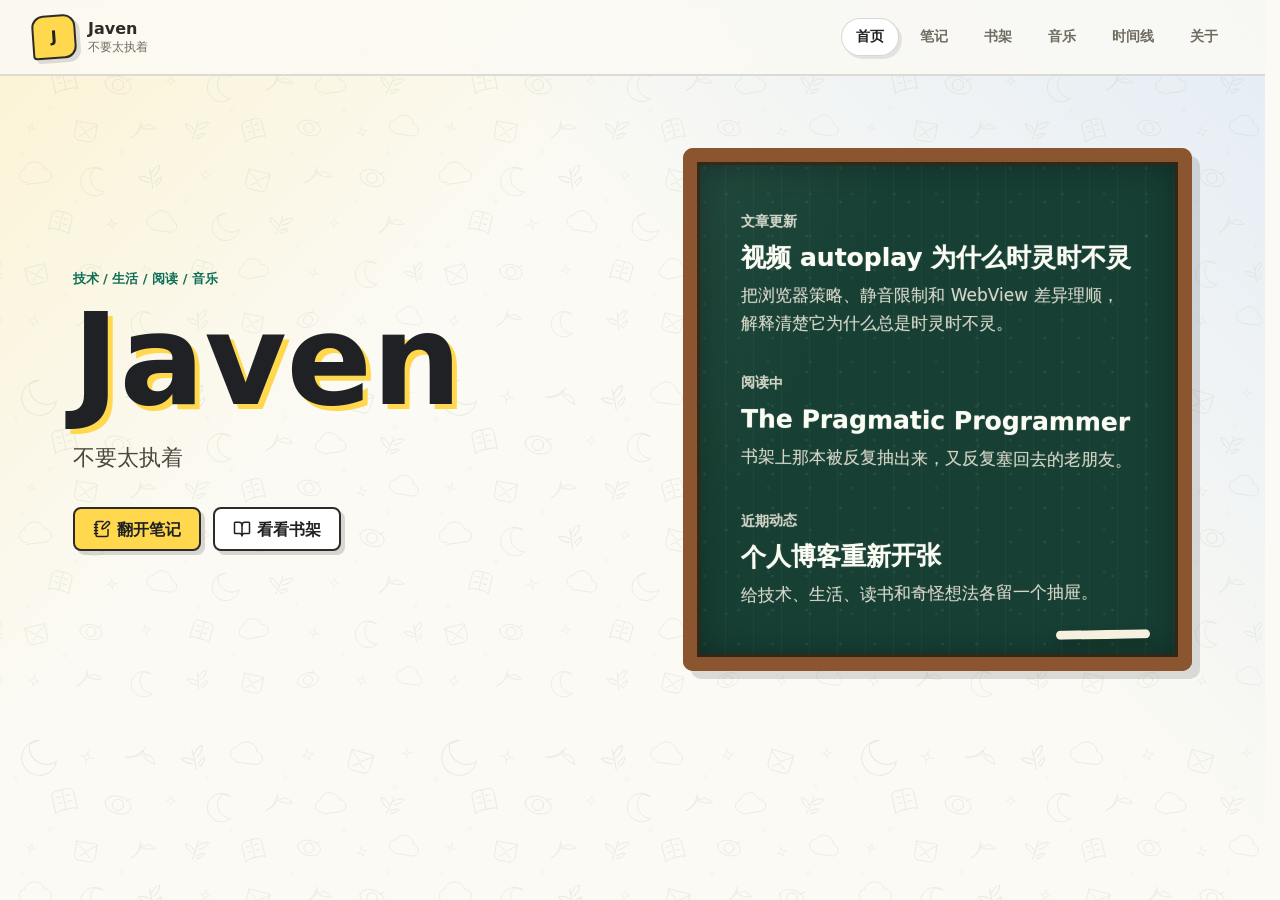
==== index.html @ da54e10f "Deploy static site" ====
<!DOCTYPE html>
<html lang="en-US" dir="ltr">
  <head>
    <meta charset="utf-8">
    <meta name="viewport" content="width=device-width,initial-scale=1">
    <title>Javen</title>
    <meta name="description" content="不要太执着">
    <meta name="generator" content="VitePress v2.0.0-alpha.17">
    <link rel="preload stylesheet" href="/assets/style.BvHbf3Sl.css" as="style">
    <link rel="preload stylesheet" href="/vp-icons.css" as="style">
    
    <script type="module" src="/assets/app.BqIe3Noa.js"></script>
    <link rel="modulepreload" href="/assets/chunks/theme.B3FBnuFM.js">
    <link rel="modulepreload" href="/assets/chunks/framework.KpO8PD4X.js">
    <link rel="modulepreload" href="/assets/index.md.D74dmiqE.lean.js">
    <script id="check-dark-mode">(()=>{const e=localStorage.getItem("vitepress-theme-appearance")||"auto",a=window.matchMedia("(prefers-color-scheme: dark)").matches;(!e||e==="auto"?a:e==="dark")&&document.documentElement.classList.add("dark")})();</script>
    <script id="check-mac-os">document.documentElement.classList.toggle("mac",/Mac|iPhone|iPod|iPad/i.test(navigator.platform));</script>
  </head>
  <body>
    <div id="app"><div class="site-shell" data-v-dde8aba9><header class="site-header" data-v-dde8aba9 data-v-ae03999f><a class="brand" href="/" data-v-ae03999f><span class="brand-mark" aria-hidden="true" data-v-ae03999f>J</span><span data-v-ae03999f><strong data-v-ae03999f>Javen</strong><small data-v-ae03999f>不要太执着</small></span></a><button class="nav-toggle" type="button" aria-expanded="false" aria-controls="site-nav" data-v-ae03999f><svg xmlns="http://www.w3.org/2000/svg" width="18" height="18" viewBox="0 0 24 24" fill="none" stroke="currentColor" stroke-width="2" stroke-linecap="round" stroke-linejoin="round" class="lucide nav-toggle__icon lucide-menu-icon lucide-menu nav-toggle__icon" aria-hidden="true" data-v-ae03999f><path d="M4 5h16"></path><path d="M4 12h16"></path><path d="M4 19h16"></path></svg><span data-v-ae03999f>菜单</span></button><nav id="site-nav" class="site-nav" aria-label="Primary navigation" data-v-ae03999f><!--[--><a class="active" href="/" data-v-ae03999f>首页</a><a class="" href="/notes.html" data-v-ae03999f>笔记</a><a class="" href="/bookshelf.html" data-v-ae03999f>书架</a><a class="" href="/music.html" data-v-ae03999f>音乐</a><a class="" href="/timeline.html" data-v-ae03999f>时间线</a><a class="" href="/about.html" data-v-ae03999f>关于</a><!--]--></nav></header><main data-v-dde8aba9><section class="home-view" data-v-dde8aba9 data-v-eadd1efb><div class="home-hero" data-v-eadd1efb><div class="home-copy" data-v-eadd1efb><p class="eyebrow" data-v-eadd1efb>技术 / 生活 / 阅读 / 音乐</p><h1 data-v-eadd1efb>Javen</h1><p class="lead" data-v-eadd1efb>不要太执着</p><div class="home-actions" data-v-eadd1efb><a class="button primary" href="/notes.html" data-v-eadd1efb><svg xmlns="http://www.w3.org/2000/svg" width="18" height="18" viewBox="0 0 24 24" fill="none" stroke="currentColor" stroke-width="2" stroke-linecap="round" stroke-linejoin="round" class="lucide button__icon lucide-notebook-pen-icon lucide-notebook-pen button__icon" aria-hidden="true" data-v-eadd1efb><path d="M13.4 2H6a2 2 0 0 0-2 2v16a2 2 0 0 0 2 2h12a2 2 0 0 0 2-2v-7.4"></path><path d="M2 6h4"></path><path d="M2 10h4"></path><path d="M2 14h4"></path><path d="M2 18h4"></path><path d="M21.378 5.626a1 1 0 1 0-3.004-3.004l-5.01 5.012a2 2 0 0 0-.506.854l-.837 2.87a.5.5 0 0 0 .62.62l2.87-.837a2 2 0 0 0 .854-.506z"></path></svg> 翻开笔记 </a><a class="button secondary" href="/bookshelf.html" data-v-eadd1efb><svg xmlns="http://www.w3.org/2000/svg" width="18" height="18" viewBox="0 0 24 24" fill="none" stroke="currentColor" stroke-width="2" stroke-linecap="round" stroke-linejoin="round" class="lucide button__icon lucide-book-open-icon lucide-book-open button__icon" aria-hidden="true" data-v-eadd1efb><path d="M12 7v14"></path><path d="M3 18a1 1 0 0 1-1-1V4a1 1 0 0 1 1-1h5a4 4 0 0 1 4 4 4 4 0 0 1 4-4h5a1 1 0 0 1 1 1v13a1 1 0 0 1-1 1h-6a3 3 0 0 0-3 3 3 3 0 0 0-3-3z"></path></svg> 看看书架 </a></div></div><div class="desk-board" aria-label="Desk highlights" data-v-eadd1efb><!--[--><a class="desk-note" href="/video-autoplay.html" data-v-eadd1efb><span data-v-eadd1efb>文章更新</span><strong data-v-eadd1efb>视频 autoplay 为什么时灵时不灵</strong><small data-v-eadd1efb>把浏览器策略、静音限制和 WebView 差异理顺，解释清楚它为什么总是时灵时不灵。</small></a><a class="desk-note" href="/bookshelf.html" data-v-eadd1efb><span data-v-eadd1efb>阅读中</span><strong data-v-eadd1efb>The Pragmatic Programmer</strong><small data-v-eadd1efb>书架上那本被反复抽出来，又反复塞回去的老朋友。</small></a><a class="desk-note" href="/timeline.html" data-v-eadd1efb><span data-v-eadd1efb>近期动态</span><strong data-v-eadd1efb>个人博客重新开张</strong><small data-v-eadd1efb>给技术、生活、读书和奇怪想法各留一个抽屉。</small></a><!--]--></div></div></section></main><!----></div></div>
    <script>window.__VP_HASH_MAP__=JSON.parse("{\"about.md\":\"D3W8BlBu\",\"api-examples.md\":\"Cm6FWWy_\",\"bookshelf.md\":\"bmlqKc8U\",\"index.md\":\"D74dmiqE\",\"markdown-examples.md\":\"BSU6gJle\",\"music.md\":\"CV4ClgeM\",\"notes.md\":\"uoMI-hS2\",\"projects.md\":\"JqgyvtfP\",\"timeline.md\":\"DVw4800u\",\"video-autoplay.md\":\"CuwaF6Ak\"}");window.__VP_SITE_DATA__=JSON.parse("{\"lang\":\"en-US\",\"dir\":\"ltr\",\"title\":\"Javen\",\"description\":\"不要太执着\",\"base\":\"/\",\"head\":[],\"router\":{\"prefetchLinks\":true},\"appearance\":true,\"themeConfig\":{},\"locales\":{},\"scrollOffset\":134,\"cleanUrls\":false,\"additionalConfig\":{}}");</script>
    
  </body>
</html>
---- assets/style.BvHbf3Sl.css ----
.back-to-top[data-v-b0c4b2fd] {
  position: fixed;
  left: 50%;
  bottom: 24px;
  z-index: 20;
  display: grid;
  width: 48px;
  height: 48px;
  place-items: center;
  border: 2px solid var(--line);
  border-radius: 999px;
  color: var(--ink);
  background: #ffffff;
  box-shadow: 4px 4px 0 rgba(32, 33, 36, 0.16);
  font: inherit;
  cursor: pointer;
  transition:
    transform 0.16s ease,
    box-shadow 0.16s ease;
  transform: translateX(-50%);
}
.back-to-top[data-v-b0c4b2fd]:hover {
  transform: translateX(-50%) translate(2px, 2px);
  box-shadow: 2px 2px 0 rgba(32, 33, 36, 0.18);
}
.back-to-top__icon[data-v-b0c4b2fd] {
  flex: none;
}
@media (max-width: 760px) {
.back-to-top[data-v-b0c4b2fd] {
    bottom: 16px;
    width: 44px;
    height: 44px;
}
}

.doc-outline[data-v-4736af79] {
  position: fixed;
  top: 160px;
  left: calc(50% + (min(var(--page-width), calc(100vw - 48px)) / 2) + 24px);
  width: 248px;
}
.outline-card[data-v-4736af79] {
  display: flex;
  flex-direction: column;
  max-height: calc(100vh - 184px);
  padding: 18px 16px;
  border: 2px solid var(--line);
  border-radius: 8px;
  background: rgba(255, 253, 247, 0.96);
  box-shadow: 5px 5px 0 rgba(32, 33, 36, 0.08);
}
.outline-title[data-v-4736af79] {
  display: inline-flex;
  align-items: center;
  gap: 6px;
  margin: 0 0 12px;
  color: var(--ink);
  font-size: 14px;
  font-weight: 800;
  line-height: 1;
}
.outline-title__icon[data-v-4736af79] {
  flex: none;
}
.outline-nav[data-v-4736af79] {
  display: grid;
  overflow-y: auto;
  gap: 6px;
  min-height: 0;
}
.outline-link[data-v-4736af79] {
  display: block;
  padding: 2px 6px;
  border-radius: 6px;
  color: var(--muted);
  font-size: 13px;
  line-height: 1.4;
  text-decoration: none;
  transition:
    color 0.16s ease,
    background 0.16s ease;
}
.outline-link[data-v-4736af79]:hover {
  color: var(--accent-strong);
  background: rgba(255, 216, 77, 0.18);
}
.outline-link.active[data-v-4736af79] {
  color: var(--ink);
  background: rgba(255, 216, 77, 0.34);
  font-weight: 700;
}
.outline-link--level-3[data-v-4736af79] {
  padding-left: 14px;
  font-size: 12px;
}
@media (max-width: 1360px) {
.doc-outline[data-v-4736af79] {
    display: none;
}
}
@media (max-width: 760px) {
.doc-outline[data-v-4736af79] {
    position: static;
    display: block;
    width: auto;
}
.outline-card[data-v-4736af79] {
    padding: 14px 16px;
    box-shadow: 4px 4px 0 rgba(32, 33, 36, 0.08);
}
}

.home-view[data-v-eadd1efb] {
  display: block;
  min-height: calc(100vh - 76px);
  padding: 72px 0 96px;
}
.home-hero[data-v-eadd1efb] {
  display: grid;
  grid-template-columns: minmax(0, 1.05fr) minmax(320px, 0.95fr);
  gap: 48px;
  align-items: center;
}
.eyebrow[data-v-eadd1efb] {
  margin: 0 0 14px;
  color: #0d6f57;
  font-size: 13px;
  font-weight: 800;
  text-transform: uppercase;
}
.home-copy h1[data-v-eadd1efb] {
  margin: 0;
  max-width: 760px;
  color: var(--ink);
  font-size: clamp(60px, 10vw, 126px);
  line-height: 0.9;
  letter-spacing: 0;
  text-shadow: 5px 5px 0 var(--yellow);
}
.lead[data-v-eadd1efb] {
  max-width: 620px;
  margin: 24px 0 0;
  color: #4b473f;
  font-size: 22px;
  line-height: 1.55;
}
.home-actions[data-v-eadd1efb] {
  display: flex;
  flex-wrap: wrap;
  gap: 12px;
  margin-top: 32px;
}
.button[data-v-eadd1efb] {
  display: inline-flex;
  align-items: center;
  justify-content: center;
  min-height: 44px;
  padding: 0 18px;
  border: 2px solid var(--line);
  border-radius: 8px;
  color: var(--ink);
  font-weight: 750;
  text-decoration: none;
  box-shadow: 4px 4px 0 rgba(32, 33, 36, 0.16);
  transition:
    transform 0.16s ease,
    box-shadow 0.16s ease;
}
.button[data-v-eadd1efb]:hover {
  color: var(--ink);
  transform: translate(2px, 2px);
  box-shadow: 2px 2px 0 rgba(32, 33, 36, 0.18);
}
.button__icon[data-v-eadd1efb] {
  flex: none;
  margin-right: 6px;
}
.button.primary[data-v-eadd1efb] {
  background: var(--yellow);
}
.button.secondary[data-v-eadd1efb] {
  background: #ffffff;
}
.desk-board[data-v-eadd1efb] {
  position: relative;
  display: grid;
  gap: 14px;
  padding: 38px;
  border: 14px solid #8a552f;
  border-radius: 10px;
  background:
    radial-gradient(circle at 22% 18%, rgba(255, 255, 255, 0.07) 0 1px, transparent 1.8px),
    radial-gradient(circle at 70% 76%, rgba(255, 255, 255, 0.05) 0 1px, transparent 2px),
    linear-gradient(115deg, rgba(255, 255, 255, 0.05), transparent 30%),
    linear-gradient(90deg, rgba(255, 255, 255, 0.035) 1px, transparent 1px),
    #173f33;
  background-size:
    34px 34px,
    42px 42px,
    auto,
    28px 100%,
    auto;
  box-shadow:
    inset 0 0 0 3px rgba(63, 35, 17, 0.72),
    inset 0 0 36px rgba(0, 0, 0, 0.34),
    8px 8px 0 rgba(32, 33, 36, 0.14);
}
.desk-board[data-v-eadd1efb]::before {
  position: absolute;
  inset: -14px;
  z-index: -1;
  border-radius: 10px;
  background:
    linear-gradient(90deg, rgba(72, 40, 18, 0.22) 1px, transparent 1px),
    linear-gradient(180deg, rgba(255, 232, 178, 0.24), rgba(75, 39, 17, 0.18)),
    #9a6036;
  background-size:
    18px 100%,
    auto,
    auto;
  content: '';
}
.desk-board[data-v-eadd1efb]::after {
  position: absolute;
  right: 28px;
  bottom: 18px;
  width: 92px;
  height: 7px;
  border: 1px solid rgba(246, 240, 223, 0.4);
  border-radius: 999px;
  background: #f6f0df;
  box-shadow: 0 6px 12px rgba(0, 0, 0, 0.18);
  content: '';
  transform: rotate(-1deg);
}
.desk-note[data-v-eadd1efb] {
  position: relative;
  display: grid;
  gap: 8px;
  padding: 10px 6px 12px;
  border: 0;
  border-radius: 3px;
  color: rgba(250, 250, 240, 0.94);
  background: transparent;
  box-shadow: none;
  text-decoration: none;
  transition:
    color 0.16s ease,
    transform 0.16s ease;
}
.desk-note[data-v-eadd1efb]:hover {
  color: #ffffff;
  transform: translateY(-1px) rotate(-0.4deg);
}
.desk-note[data-v-eadd1efb]:nth-child(2) {
  transform: rotate(0.5deg);
}
.desk-note[data-v-eadd1efb]:nth-child(3) {
  transform: rotate(-0.5deg);
}
.desk-note[data-v-eadd1efb]:nth-child(2):hover,
.desk-note[data-v-eadd1efb]:nth-child(3):hover {
  transform: rotate(0deg) translateY(-1px);
}
.desk-note span[data-v-eadd1efb] {
  color: rgba(246, 240, 223, 0.74);
  font-size: 14px;
  font-weight: 800;
  text-shadow: 0 0 1px rgba(255, 255, 255, 0.36);
  text-transform: uppercase;
}
.desk-note strong[data-v-eadd1efb] {
  color: rgba(255, 255, 246, 0.96);
  font-size: 25px;
  font-weight: 700;
  line-height: 1.25;
  text-shadow: 0 0 1px rgba(255, 255, 255, 0.58);
}
.desk-note small[data-v-eadd1efb] {
  color: rgba(246, 240, 223, 0.78);
  font-size: 17px;
  line-height: 1.65;
  text-shadow: 0 0 1px rgba(255, 255, 255, 0.36);
}
@media (max-width: 760px) {
.home-view[data-v-eadd1efb] {
    padding: 56px 0 72px;
}
.home-hero[data-v-eadd1efb] {
    grid-template-columns: 1fr;
    min-height: auto;
    gap: 42px;
}
.home-copy h1[data-v-eadd1efb] {
    font-size: clamp(54px, 20vw, 82px);
}
.lead[data-v-eadd1efb] {
    font-size: 18px;
}
}

.site-header[data-v-ae03999f] {
  position: sticky;
  top: 0;
  z-index: 10;
  display: flex;
  align-items: center;
  justify-content: space-between;
  gap: 24px;
  min-height: 76px;
  padding: 0 32px;
  border-bottom: 2px solid rgba(32, 33, 36, 0.14);
  background: rgba(251, 250, 244, 0.86);
  backdrop-filter: blur(16px);
}
.brand[data-v-ae03999f] {
  display: inline-flex;
  align-items: center;
  gap: 12px;
  color: var(--text);
  text-decoration: none;
}
.brand-mark[data-v-ae03999f] {
  display: grid;
  width: 44px;
  height: 44px;
  place-items: center;
  border: 2px solid var(--line);
  border-radius: 12px 12px 12px 4px;
  color: var(--ink);
  background: var(--yellow);
  box-shadow: 4px 4px 0 rgba(32, 33, 36, 0.14);
  font-weight: 900;
  transform: rotate(-4deg);
}
.brand strong[data-v-ae03999f],
.brand small[data-v-ae03999f] {
  display: block;
}
.brand strong[data-v-ae03999f] {
  font-size: 16px;
  line-height: 1.2;
}
.brand small[data-v-ae03999f] {
  margin-top: 2px;
  color: var(--muted);
  font-size: 12px;
  line-height: 1.2;
}
.site-nav[data-v-ae03999f] {
  display: flex;
  align-items: center;
  gap: 6px;
}
.nav-toggle[data-v-ae03999f] {
  display: none;
  align-items: center;
  justify-content: center;
  gap: 6px;
  min-height: 40px;
  padding: 0 14px;
  border: 2px solid var(--line);
  border-radius: 8px;
  color: var(--ink);
  background: #ffffff;
  box-shadow: 4px 4px 0 rgba(32, 33, 36, 0.12);
  font: inherit;
  font-size: 14px;
  font-weight: 750;
  cursor: pointer;
}
.nav-toggle__icon[data-v-ae03999f] {
  flex: none;
}
.nav-toggle[data-v-ae03999f]:hover {
  transform: translate(1px, 1px);
  box-shadow: 3px 3px 0 rgba(32, 33, 36, 0.14);
}
.site-nav a[data-v-ae03999f] {
  display: inline-flex;
  align-items: center;
  min-height: 38px;
  padding: 0 14px;
  border: 1px solid transparent;
  border-radius: 999px;
  color: var(--muted);
  font-size: 14px;
  font-weight: 650;
  text-decoration: none;
}
.site-nav a[data-v-ae03999f]:hover,
.site-nav a.active[data-v-ae03999f] {
  border-color: rgba(32, 33, 36, 0.18);
  color: var(--ink);
  background: #ffffff;
  box-shadow: 3px 3px 0 rgba(32, 33, 36, 0.1);
}
@media (max-width: 760px) {
.site-header[data-v-ae03999f] {
    position: static;
    display: grid;
    grid-template-columns: minmax(0, 1fr) auto;
    align-items: center;
    gap: 14px 16px;
    padding: 18px 20px;
}
.brand[data-v-ae03999f] {
    min-width: 0;
}
.nav-toggle[data-v-ae03999f] {
    display: inline-flex;
}
.site-nav[data-v-ae03999f] {
    display: flex;
    grid-column: 1 / -1;
    width: 100%;
    flex-direction: column;
    align-items: stretch;
    gap: 10px;
    max-height: 0;
    overflow: hidden;
    opacity: 0;
    padding: 4px 0 0;
    pointer-events: none;
    transform: translateY(-8px);
    transform-origin: top center;
    transition:
      max-height 0.26s ease,
      opacity 0.2s ease,
      transform 0.24s ease;
}
.site-nav.is-open[data-v-ae03999f] {
    max-height: 420px;
    opacity: 1;
    pointer-events: auto;
    transform: translateY(0);
}
.site-nav a[data-v-ae03999f] {
    justify-content: center;
    min-height: 44px;
    padding: 0 16px;
    border: 2px solid rgba(32, 33, 36, 0.14);
    border-radius: 8px;
    background: rgba(255, 255, 255, 0.84);
    box-shadow: 4px 4px 0 rgba(32, 33, 36, 0.08);
    white-space: nowrap;
    opacity: 0;
    transform: translateY(-6px);
    transition:
      opacity 0.18s ease,
      transform 0.2s ease,
      box-shadow 0.16s ease,
      background 0.16s ease,
      border-color 0.16s ease;
}
.site-nav.is-open a[data-v-ae03999f] {
    opacity: 1;
    transform: translateY(0);
}
.site-nav.is-open a[data-v-ae03999f]:nth-child(1) {
    transition-delay: 0.02s;
}
.site-nav.is-open a[data-v-ae03999f]:nth-child(2) {
    transition-delay: 0.04s;
}
.site-nav.is-open a[data-v-ae03999f]:nth-child(3) {
    transition-delay: 0.06s;
}
.site-nav.is-open a[data-v-ae03999f]:nth-child(4) {
    transition-delay: 0.08s;
}
.site-nav.is-open a[data-v-ae03999f]:nth-child(5) {
    transition-delay: 0.1s;
}
.site-nav.is-open a[data-v-ae03999f]:nth-child(6) {
    transition-delay: 0.12s;
}
}

.site-shell[data-v-dde8aba9] {
  position: relative;
  min-height: 100vh;
  isolation: isolate;
}
.site-shell[data-v-dde8aba9]::before {
  position: fixed;
  inset: 0;
  z-index: -1;
  background-image: url('/assets/pattern-doodles.DJCFLS21.svg');
  background-position: center top;
  background-repeat: repeat;
  background-size: 420px 360px;
  content: '';
  opacity: 0.27;
  pointer-events: none;
}
main[data-v-dde8aba9] {
  width: min(1120px, calc(100% - 48px));
  margin: 0 auto;
}
.page-fade-enter-active[data-v-dde8aba9],
.page-fade-leave-active[data-v-dde8aba9] {
  transition: opacity 0.2s ease;
}
.page-fade-enter-from[data-v-dde8aba9],
.page-fade-leave-to[data-v-dde8aba9] {
  opacity: 0;
}
.doc-view[data-v-dde8aba9] {
  position: relative;
  width: min(var(--page-width), 100%);
  margin: 0 auto;
  padding: 64px 0 96px;
}
.doc-main[data-v-dde8aba9] {
  min-width: 0;
}
.page-kicker[data-v-dde8aba9] {
  margin: 0 0 14px;
  color: #0d6f57;
  font-size: 13px;
  font-weight: 800;
  text-transform: uppercase;
}
.page-title[data-v-dde8aba9] {
  margin: 0 0 30px;
  color: var(--ink);
  font-size: clamp(34px, 5vw, 56px);
  line-height: 1.06;
}
.page-meta[data-v-dde8aba9] {
  display: inline-flex;
  align-items: center;
  gap: 6px;
  margin: -12px 0 26px;
  color: var(--muted);
  font-size: 14px;
  font-weight: 700;
}
.page-meta__icon[data-v-dde8aba9] {
  flex: none;
}
.content[data-v-dde8aba9] {
  padding: 34px;
  border: 2px solid var(--line);
  border-radius: 8px;
  background: var(--paper);
  box-shadow: var(--shadow);
}
.content[data-v-dde8aba9] >  :first-child {
  margin-top: 0;
}
.content[data-v-dde8aba9] >  :last-child {
  margin-bottom: 0;
}
.content--plain[data-v-dde8aba9] {
  padding: 0;
  border: 0;
  background: transparent;
  box-shadow: none;
}
.content--notes[data-v-dde8aba9] {
  padding: 30px;
}
.bookshelf-page .page-kicker[data-v-dde8aba9] {
  margin: 0 0 10px;
  padding-left: 4px;
}
.bookshelf-page .page-title[data-v-dde8aba9] {
  max-width: 12ch;
}
.back-to-top-enter-active[data-v-dde8aba9],
.back-to-top-leave-active[data-v-dde8aba9] {
  transition:
    opacity 0.22s ease,
    transform 0.22s ease;
}
.back-to-top-enter-from[data-v-dde8aba9],
.back-to-top-leave-to[data-v-dde8aba9] {
  opacity: 0;
  transform: translate(-50%, 72px);
}
.back-to-top-enter-to[data-v-dde8aba9],
.back-to-top-leave-from[data-v-dde8aba9] {
  opacity: 1;
  transform: translate(-50%, 0);
}
@media (max-width: 760px) {
.site-shell[data-v-dde8aba9]::before {
    opacity: 0.22;
    background-size: 360px 308px;
}
main[data-v-dde8aba9] {
    width: min(100% - 32px, 1120px);
}
.doc-view[data-v-dde8aba9] {
    padding: 40px 0 72px;
}
.content[data-v-dde8aba9] {
    padding: 22px 18px;
}
.content--notes[data-v-dde8aba9] {
    padding: 22px 18px;
}
}
@media (prefers-reduced-motion: reduce) {
.page-fade-enter-active[data-v-dde8aba9],
  .page-fade-leave-active[data-v-dde8aba9],
  .back-to-top-enter-active[data-v-dde8aba9],
  .back-to-top-leave-active[data-v-dde8aba9] {
    transition-duration: 0.01ms;
}
}

.about-scene[data-v-d91f9f71] {
  display: grid;
  grid-template-columns: 280px minmax(0, 1fr);
  gap: 22px;
  align-items: stretch;
  margin: 28px 0 24px;
}
.about-badge[data-v-d91f9f71],
.about-principles[data-v-d91f9f71] {
  position: relative;
}
.about-badge[data-v-d91f9f71] {
  padding: 28px 20px 20px;
  border: 2px solid var(--line);
  border-radius: 12px;
  background: #fffdf7;
  box-shadow: 6px 6px 0 rgba(32, 33, 36, 0.11);
}
.about-badge__head[data-v-d91f9f71] {
  display: grid;
  gap: 2px;
}
.about-badge__head span[data-v-d91f9f71],
.about-principle span[data-v-d91f9f71] {
  color: var(--accent-strong);
  font-size: 12px;
  font-weight: 800;
  text-transform: uppercase;
}
.about-badge__head strong[data-v-d91f9f71] {
  color: var(--ink);
  font-size: 34px;
  line-height: 1.05;
}
.about-badge__head small[data-v-d91f9f71],
.about-badge p[data-v-d91f9f71],
.about-badge__meta[data-v-d91f9f71],
.about-contact p[data-v-d91f9f71] {
  color: var(--muted);
}
.about-badge p[data-v-d91f9f71] {
  position: relative;
  z-index: 1;
  margin: 18px 0 16px;
  font-size: 15px;
  line-height: 1.75;
}
.about-badge__meta[data-v-d91f9f71] {
  position: relative;
  z-index: 1;
  display: grid;
  gap: 6px;
  margin: 0;
  padding-left: 18px;
  font-size: 14px;
}
.about-principles[data-v-d91f9f71] {
  display: grid;
  grid-template-columns: repeat(2, minmax(0, 1fr));
  gap: 16px;
  margin: 0;
  min-height: 100%;
  grid-template-rows: repeat(2, minmax(0, 1fr));
}
.about-principle[data-v-d91f9f71] {
  display: grid;
  align-content: start;
  gap: 6px;
  padding: 18px 0 14px;
  border-top: 2px solid rgba(44, 43, 40, 0.16);
}
.about-principle strong[data-v-d91f9f71],
.about-contact strong[data-v-d91f9f71] {
  color: var(--ink);
  font-size: 22px;
  line-height: 1.2;
}
.about-principle small[data-v-d91f9f71] {
  color: var(--muted);
  font-size: 14px;
  line-height: 1.7;
}
.about-contact[data-v-d91f9f71] {
  display: grid;
  grid-template-columns: auto 1fr;
  gap: 14px;
  align-items: start;
  padding: 22px 0 0;
  border-top: 2px solid rgba(44, 43, 40, 0.16);
}
.about-contact__seal[data-v-d91f9f71] {
  display: grid;
  width: 46px;
  height: 46px;
  place-items: center;
  border: 1.5px solid rgba(44, 43, 40, 0.32);
  border-radius: 50%;
  color: var(--accent-strong);
  background: rgba(255, 255, 255, 0.72);
  font-size: 22px;
  font-weight: 900;
}
.about-contact p[data-v-d91f9f71] {
  margin: 6px 0 0;
  color: #4b473f;
}
@media (max-width: 760px) {
.about-scene[data-v-d91f9f71],
  .about-principles[data-v-d91f9f71] {
    grid-template-columns: 1fr;
}
}

.book-card[data-v-04bc17bd] {
  position: relative;
  z-index: 1;
  display: grid;
  grid-template-columns: 128px minmax(0, 1fr);
  gap: 18px;
  min-height: 246px;
  padding: 38px 18px 18px;
  border: 2px solid var(--line);
  border-radius: 8px;
  background:
    linear-gradient(90deg, rgba(32, 33, 36, 0.035) 1px, transparent 1px),
    linear-gradient(rgba(32, 33, 36, 0.035) 1px, transparent 1px),
    #fffdf7;
  background-size: 18px 18px;
  box-shadow: 6px 7px 0 rgba(32, 33, 36, 0.09);
  transform: rotate(-0.4deg);
}
.book-card[data-v-04bc17bd]::before {
  position: absolute;
  top: -10px;
  left: 34px;
  z-index: 1;
  width: 58px;
  height: 17px;
  border: 1px solid rgba(32, 33, 36, 0.1);
  background: rgba(255, 216, 77, 0.54);
  content: '';
  transform: rotate(-5deg);
}
.book-card[data-v-04bc17bd]:nth-child(2n) {
  transform: rotate(0.5deg);
}
.book-card[data-v-04bc17bd]:nth-child(3n) {
  transform: rotate(-0.7deg);
}
.book-card[data-v-04bc17bd]:nth-child(2n)::before {
  right: 44px;
  left: auto;
  background: rgba(255, 255, 255, 0.64);
  transform: rotate(6deg);
}
.book-progress[data-v-04bc17bd] {
  position: absolute;
  top: 13px;
  right: 16px;
  z-index: 2;
  display: inline-flex;
  width: fit-content;
  padding: 3px 10px 2px;
  border: 1px solid rgba(32, 33, 36, 0.18);
  border-radius: 999px;
  color: #0d6f57;
  background: #fff7d9;
  box-shadow: 2px 2px 0 rgba(32, 33, 36, 0.08);
  font-size: 13px;
  font-weight: 800;
  line-height: 1.55;
}
.book-cover[data-v-04bc17bd] {
  position: relative;
  width: 128px;
  align-self: start;
  aspect-ratio: 5 / 7.2;
  overflow: hidden;
  border: 2px solid var(--line);
  border-radius: 5px;
  background: #f3ead8;
  box-shadow:
    4px 4px 0 rgba(32, 33, 36, 0.14),
    10px 10px 18px rgba(32, 33, 36, 0.1);
  transform: rotate(-1deg);
}
.book-card:nth-child(2n) .book-cover[data-v-04bc17bd] {
  transform: rotate(1.2deg);
}
.book-cover[data-v-04bc17bd]::after {
  position: absolute;
  inset: 0;
  border-left: 10px solid rgba(32, 33, 36, 0.08);
  content: '';
  pointer-events: none;
}
.book-cover img[data-v-04bc17bd] {
  display: block;
  width: 100%;
  height: 100%;
  object-fit: cover;
}
.book-info[data-v-04bc17bd] {
  display: grid;
  align-content: center;
  gap: 7px;
  min-width: 0;
}
.book-info h2[data-v-04bc17bd] {
  margin: 0;
  padding: 0;
  border: 0;
  color: var(--ink);
  font-size: clamp(22px, 2.8vw, 28px);
  line-height: 1.2;
}
.book-info p[data-v-04bc17bd] {
  margin: 0;
}
.book-author[data-v-04bc17bd] {
  color: var(--muted);
  font-size: 13px;
  font-weight: 750;
}
.book-info p[data-v-04bc17bd]:not(.book-author) {
  color: #30394a;
  font-size: 15px;
  line-height: 1.75;
}
@media (max-width: 760px) {
.book-card[data-v-04bc17bd] {
    grid-template-columns: 96px minmax(0, 1fr);
    min-height: 188px;
    padding: 36px 14px 14px;
    transform: rotate(0deg);
}
.book-cover[data-v-04bc17bd] {
    width: 96px;
}
.book-info h2[data-v-04bc17bd] {
    font-size: 21px;
}
.book-info p[data-v-04bc17bd]:not(.book-author) {
    font-size: 14px;
    line-height: 1.65;
}
.book-progress[data-v-04bc17bd] {
    top: 10px;
    right: 12px;
    font-size: 12px;
}
}

.book-grid[data-v-620d0052] {
  position: relative;
  z-index: 0;
  display: grid;
  grid-template-columns: repeat(2, minmax(0, 1fr));
  gap: 30px 24px;
  margin: 0 0 10px;
}
.book-grid[data-v-620d0052]::before,
.book-grid[data-v-620d0052]::after {
  position: absolute;
  right: -6px;
  left: -6px;
  z-index: -1;
  height: 16px;
  border: 2px solid var(--line);
  border-radius: 4px;
  background: #d9a45f;
  box-shadow: 4px 4px 0 rgba(32, 33, 36, 0.12);
  content: '';
}
.book-grid[data-v-620d0052]::before {
  top: 242px;
}
.book-grid[data-v-620d0052]::after {
  bottom: 8px;
}
@media (max-width: 760px) {
.book-grid[data-v-620d0052] {
    grid-template-columns: 1fr;
    gap: 18px;
}
.book-grid[data-v-620d0052]::before,
  .book-grid[data-v-620d0052]::after {
    content: none;
}
}

.cd-card[data-v-197f403a] {
  position: relative;
  display: grid;
  justify-items: center;
  padding: 0;
  border: 0;
  background: transparent;
  box-shadow: none;
}
.cd-card[data-v-197f403a]:nth-child(3n + 1) {
  transform: rotate(-1.2deg);
}
.cd-card[data-v-197f403a]:nth-child(3n + 2) {
  transform: rotate(0.8deg);
}
.cd-card[data-v-197f403a]:nth-child(3n) {
  transform: rotate(-0.4deg);
}
.cd-card[data-v-197f403a]::before {
  position: absolute;
  top: -2px;
  left: 22px;
  width: 52px;
  height: 15px;
  border: 1px solid rgba(44, 43, 40, 0.08);
  background: rgba(255, 240, 190, 0.54);
  box-shadow:
    0 1px 0 rgba(255, 255, 255, 0.42) inset,
    0 3px 6px rgba(44, 43, 40, 0.08);
  content: '';
  transform: rotate(-6deg);
}
.cd-card[data-v-197f403a]:nth-child(2n)::before {
  right: 18px;
  left: auto;
  background: rgba(255, 255, 255, 0.7);
  transform: rotate(7deg);
}
.cd-sleeve[data-v-197f403a] {
  position: relative;
  width: min(100%, 248px);
  aspect-ratio: 1.58;
  margin: 0 auto;
  border: 3px solid rgba(92, 83, 74, 0.82);
  border-radius: 18px 18px 20px 20px;
  --screw:
    radial-gradient(circle, rgba(255, 255, 255, 0.95) 0 2px, rgba(74, 68, 62, 0.8) 2px 4px, transparent 4px);
  background:
    var(--screw) 12px 12px / 8px 8px no-repeat,
    var(--screw) calc(100% - 12px) 12px / 8px 8px no-repeat,
    var(--screw) 12px calc(100% - 12px) / 8px 8px no-repeat,
    var(--screw) calc(100% - 12px) calc(100% - 12px) / 8px 8px no-repeat,
    linear-gradient(135deg, rgba(255, 255, 255, 0.56) 0 16%, rgba(255, 255, 255, 0.08) 16% 34%, transparent 34% 100%),
    linear-gradient(90deg, transparent 0 26%, rgba(121, 111, 102, 0.14) 26% 27.2%, transparent 27.2% 72.8%, rgba(121, 111, 102, 0.14) 72.8% 74%, transparent 74% 100%),
    linear-gradient(180deg, rgba(255, 255, 255, 0.82), rgba(238, 231, 220, 0.92) 45%, rgba(224, 214, 201, 0.94) 100%),
    linear-gradient(180deg, rgba(255, 255, 255, 0.1), rgba(176, 165, 150, 0.12)),
    #d8ccbf;
  box-shadow:
    4px 5px 0 rgba(32, 33, 36, 0.12),
    inset 0 1px 0 rgba(255, 255, 255, 0.72),
    inset 0 -10px 18px rgba(142, 126, 110, 0.14),
    inset 0 0 0 1px rgba(255, 255, 255, 0.44);
  overflow: hidden;
}
.cd-button[data-v-197f403a] {
  padding: 0;
  color: inherit;
  font: inherit;
  text-align: left;
  cursor: pointer;
  transition:
    transform 0.18s ease,
    box-shadow 0.18s ease,
    border-color 0.18s ease;
}
.cd-button[data-v-197f403a]:hover {
  transform: translateY(-2px);
  box-shadow:
    6px 8px 0 rgba(32, 33, 36, 0.16),
    inset 0 1px 0 rgba(255, 255, 255, 0.72),
    inset 0 -10px 18px rgba(142, 126, 110, 0.14),
    inset 0 0 0 1px rgba(255, 255, 255, 0.44);
}
.cd-button[data-v-197f403a]:focus-visible {
  outline: 3px solid rgba(58, 134, 255, 0.34);
  outline-offset: 3px;
}
.cd-button.is-active[data-v-197f403a] {
  border-color: rgba(13, 111, 87, 0.72);
}
.cd-button.is-playable .tape-window[data-v-197f403a] {
  opacity: 1;
}
.cd-sleeve[data-v-197f403a]::before {
  position: absolute;
  top: 18px;
  right: 15px;
  left: 15px;
  height: 108px;
  border: 1.5px solid rgba(147, 138, 129, 0.42);
  border-radius: 10px 10px 16px 16px;
  background:
    linear-gradient(180deg, transparent 0 62px, rgba(225, 221, 214, 0.95) 62px 64px, transparent 64px 100%),
    linear-gradient(180deg, rgba(255, 255, 255, 0.99), rgba(254, 254, 253, 0.98)),
    #ffffff;
  box-shadow:
    inset 0 1px 0 rgba(255, 255, 255, 0.95),
    0 2px 5px rgba(32, 33, 36, 0.04);
  content: '';
}
.cd-sleeve[data-v-197f403a]::after {
  position: absolute;
  right: 22px;
  bottom: 18px;
  left: 22px;
  height: 58px;
  background:
    linear-gradient(180deg, rgba(255, 255, 255, 0.18), rgba(255, 255, 255, 0)),
    linear-gradient(180deg, rgba(255, 255, 255, 0.58), rgba(228, 220, 208, 0.48));
  background-repeat: no-repeat;
  background-position: center top, center center;
  background-size: 100% 100%, 100% 100%;
  content: '';
  opacity: 0.94;
}
.tape-window[data-v-197f403a] {
  position: absolute;
  right: 22px;
  bottom: 18px;
  left: 22px;
  z-index: 1;
  display: flex;
  align-items: center;
  justify-content: space-between;
  height: 58px;
  padding: 0 28px;
  opacity: 0.96;
}
.tape-window[data-v-197f403a]::before {
  position: absolute;
  top: 7px;
  left: 50%;
  width: 2px;
  height: 42px;
  border-radius: 999px;
  background: rgba(135, 121, 108, 0.28);
  content: '';
  transform: translateX(-50%);
}
.tape-reel[data-v-197f403a] {
  position: relative;
  width: 36px;
  height: 36px;
  border: 2px solid rgba(96, 86, 76, 0.78);
  border-radius: 999px;
  background:
    radial-gradient(circle, rgba(255, 253, 247, 0.98) 0 5px, transparent 5px 6px, rgba(251, 247, 239, 0.94) 6px 16px, transparent 16px),
    repeating-conic-gradient(
      from 0deg,
      rgba(96, 86, 76, 0.58) 0deg 12deg,
      transparent 12deg 45deg
    ),
    rgba(255, 252, 245, 0.88);
  box-shadow:
    inset 0 0 0 1px rgba(255, 255, 255, 0.7),
    0 2px 4px rgba(32, 33, 36, 0.12);
}
.tape-reel[data-v-197f403a]::before {
  position: absolute;
  inset: 9px;
  border: 1.8px solid rgba(96, 86, 76, 0.72);
  border-radius: 999px;
  content: '';
}
.tape-reel[data-v-197f403a]::after {
  position: absolute;
  top: 50%;
  left: 50%;
  width: 4px;
  height: 4px;
  border-radius: 999px;
  background: rgba(96, 86, 76, 0.94);
  box-shadow: 0 0 0 2px rgba(255, 253, 247, 0.94);
  content: '';
  transform: translate(-50%, -50%);
}
.cd-button.is-playing .tape-reel-left[data-v-197f403a] {
  animation: cassette-spin-197f403a 2.8s linear infinite;
}
.cd-button.is-playing .tape-reel-right[data-v-197f403a] {
  animation: cassette-spin-197f403a 2.3s linear infinite;
}
.cd-card.is-disabled .cd-sleeve[data-v-197f403a] {
  opacity: 0.74;
  filter: saturate(0.35) contrast(0.92);
}
.cd-card.is-disabled .tape-window[data-v-197f403a] {
  opacity: 0.52;
}
.cd-card.is-disabled .tape-reel[data-v-197f403a] {
  border-color: rgba(126, 118, 109, 0.48);
  background:
    radial-gradient(circle, rgba(244, 239, 233, 0.94) 0 5px, transparent 5px 6px, rgba(232, 226, 218, 0.88) 6px 16px, transparent 16px),
    repeating-conic-gradient(
      from 24deg,
      rgba(134, 126, 118, 0.24) 0deg 12deg,
      transparent 12deg 45deg
    ),
    rgba(240, 235, 228, 0.92);
  box-shadow:
    inset 0 0 0 1px rgba(255, 255, 255, 0.44),
    0 1px 1px rgba(32, 33, 36, 0.04);
}
.cd-card.is-disabled .tape-reel[data-v-197f403a]::before {
  border-color: rgba(134, 126, 118, 0.4);
}
.cd-card.is-disabled .tape-reel[data-v-197f403a]::after {
  background: rgba(134, 126, 118, 0.56);
  box-shadow: 0 0 0 2px rgba(241, 237, 231, 0.88);
}
.cd-cover[data-v-197f403a] {
  position: absolute;
  top: 26px;
  left: 24px;
  z-index: 2;
  display: block;
  width: 46px;
  height: 46px;
  border: 1.5px solid rgba(79, 72, 64, 0.18);
  border-radius: 6px;
  background: #f2ede3;
  object-fit: cover;
  object-position: center;
  clip-path: inset(0 round 5px);
  box-shadow:
    0 6px 12px rgba(32, 33, 36, 0.12),
    inset 0 0 0 1px rgba(255, 255, 255, 0.25);
}
.cd-cover-placeholder[data-v-197f403a] {
  display: grid;
  place-items: center;
  color: rgba(96, 86, 76, 0.82);
  font-size: 20px;
  font-weight: 700;
  line-height: 1;
  background:
    linear-gradient(135deg, rgba(255, 245, 209, 0.95), rgba(242, 233, 219, 0.96)),
    #f2ede3;
}
.tape-meta[data-v-197f403a] {
  position: absolute;
  top: 26px;
  right: 22px;
  left: 22px;
  z-index: 2;
  display: flex;
  flex-direction: column;
  align-items: flex-start;
  justify-content: space-between;
  gap: 0;
  min-height: 46px;
  padding-left: 60px;
}
.tape-meta h2[data-v-197f403a] {
  margin: 0;
  padding: 0;
  border: 0;
  color: var(--ink);
  font-size: 17px;
  line-height: 1.18;
  overflow-wrap: anywhere;
  text-shadow: 0 1px 0 rgba(255, 255, 255, 0.6);
}
.cd-artist[data-v-197f403a] {
  margin: 0;
  color: var(--muted);
  font-size: 12px;
  font-weight: 750;
  line-height: 1.35;
  overflow-wrap: anywhere;
}
.sr-only[data-v-197f403a] {
  position: absolute;
  width: 1px;
  height: 1px;
  padding: 0;
  margin: -1px;
  overflow: hidden;
  clip: rect(0, 0, 0, 0);
  white-space: nowrap;
  border: 0;
}
@keyframes cassette-spin-197f403a {
from {
    transform: rotate(0deg);
}
to {
    transform: rotate(360deg);
}
}
@media (max-width: 760px) {
.cd-sleeve[data-v-197f403a] {
    width: min(100%, 212px);
}
.tape-meta[data-v-197f403a] {
    top: 22px;
    right: 18px;
    left: 18px;
    min-height: 40px;
    padding-left: 50px;
}
.tape-meta h2[data-v-197f403a] {
    font-size: 15px;
}
.cd-cover[data-v-197f403a] {
    top: 24px;
    left: 20px;
    width: 40px;
    height: 40px;
}
.tape-window[data-v-197f403a] {
    right: 18px;
    bottom: 18px;
    left: 18px;
    padding: 0 24px;
}
}

.music-stage[data-v-9537b471] {
  position: relative;
}
.lyric-backdrop[data-v-9537b471] {
  position: fixed;
  inset: 0;
  z-index: 0;
  opacity: 0;
  pointer-events: none;
  overflow: hidden;
  transition: opacity 0.36s ease;
}
.lyric-backdrop.is-visible[data-v-9537b471] {
  opacity: 1;
}
.lyric-block[data-v-9537b471] {
  position: absolute;
  margin: 0;
  max-width: min(28vw, 360px);
  color: rgba(95, 84, 74, 0.075);
  font-size: clamp(20px, 2.6vw, 34px);
  font-weight: 700;
  line-height: 1.34;
  letter-spacing: 0;
  white-space: pre-wrap;
  text-shadow: 0 1px 0 rgba(255, 255, 255, 0.18);
  filter: blur(0.28px);
}
.block-1[data-v-9537b471] {
  top: 10%;
  left: 3%;
  text-align: left;
  transform: rotate(-7deg);
}
.block-2[data-v-9537b471] {
  top: 9%;
  right: 3%;
  text-align: right;
  transform: rotate(6deg);
}
.block-3[data-v-9537b471] {
  top: 41%;
  left: 2.5%;
  text-align: left;
  transform: rotate(-4deg);
}
.block-4[data-v-9537b471] {
  right: 3.5%;
  bottom: 18%;
  text-align: right;
  transform: rotate(5deg);
}
.block-5[data-v-9537b471] {
  bottom: 7%;
  left: 14%;
  text-align: left;
  transform: rotate(-3deg);
}
.cd-wall[data-v-9537b471] {
  position: relative;
  z-index: 1;
  display: grid;
  grid-template-columns: repeat(3, minmax(0, 1fr));
  gap: 30px 24px;
  padding: 12px 0 0;
}
@media (max-width: 760px) {
.lyric-block[data-v-9537b471] {
    max-width: 40vw;
    color: rgba(95, 84, 74, 0.07);
    font-size: clamp(15px, 4.4vw, 22px);
}
.block-1[data-v-9537b471] {
    top: 11%;
    left: 2%;
}
.block-2[data-v-9537b471] {
    top: 13%;
    right: 2%;
}
.block-3[data-v-9537b471] {
    top: 44%;
    left: 1%;
}
.block-4[data-v-9537b471] {
    right: 2%;
    bottom: 17%;
}
.block-5[data-v-9537b471] {
    bottom: 8%;
    left: 8%;
}
.cd-wall[data-v-9537b471] {
    grid-template-columns: 1fr;
    gap: 18px;
    padding-top: 10px;
}
}

.note-card[data-v-d96d4c81] {
  position: relative;
  display: grid;
  gap: 14px;
  padding: 22px;
  border: 2px solid var(--line);
  border-radius: 8px;
  color: var(--text);
  background: #ffffff;
  box-shadow: 5px 5px 0 rgba(32, 33, 36, 0.1);
  text-decoration: none;
  transition:
    transform 0.16s ease,
    border-color 0.16s ease,
    box-shadow 0.16s ease;
}
.note-card--featured[data-v-d96d4c81] {
  min-height: 332px;
  align-content: end;
  padding: 28px;
  background:
    linear-gradient(180deg, rgba(255, 255, 255, 0.16), rgba(255, 255, 255, 0)),
    linear-gradient(135deg, rgba(255, 216, 77, 0.28), rgba(240, 90, 61, 0.12) 52%, rgba(58, 134, 255, 0.08)),
    #fffdf7;
  overflow: hidden;
}
.note-card--featured[data-v-d96d4c81]::before {
  position: absolute;
  top: -24px;
  right: 38px;
  width: 146px;
  height: 146px;
  border: 2px solid rgba(32, 33, 36, 0.1);
  border-radius: 28px;
  background:
    linear-gradient(135deg, rgba(255, 216, 77, 0.82), rgba(240, 90, 61, 0.2)),
    #fff3c4;
  box-shadow: 5px 5px 0 rgba(32, 33, 36, 0.08);
  content: '';
  transform: rotate(16deg);
}
.note-card[data-v-d96d4c81]:hover {
  color: var(--text);
  transform: translate(2px, 2px);
  border-color: var(--accent-strong);
  box-shadow: 3px 3px 0 rgba(32, 33, 36, 0.12);
}
.note-card strong[data-v-d96d4c81] {
  position: relative;
  z-index: 1;
  max-width: 14ch;
  color: var(--ink);
  font-size: 28px;
  line-height: 1.18;
}
.note-reading-time[data-v-d96d4c81] {
  display: inline-flex;
  align-items: center;
  position: relative;
  z-index: 1;
  margin: 0;
  color: var(--muted);
  font-size: 13px;
  font-weight: 700;
  line-height: 1;
}
.note-reading-time__icon[data-v-d96d4c81] {
  flex: none;
  margin-right: 6px;
}
.note-card p[data-v-d96d4c81] {
  position: relative;
  z-index: 1;
  margin: 0;
  padding-right: 54px;
  color: #4b473f;
  font-size: 15px;
  line-height: 1.75;
}
@media (max-width: 760px) {
.note-card[data-v-d96d4c81] {
    padding: 18px;
}
.note-card--featured[data-v-d96d4c81] {
    min-height: 256px;
    padding: 22px 18px;
}
.note-card--featured[data-v-d96d4c81]::before {
    top: -6px;
    right: 18px;
    width: 92px;
    height: 92px;
}
.note-card strong[data-v-d96d4c81],
  .note-card p[data-v-d96d4c81] {
    max-width: 100%;
}
.note-card strong[data-v-d96d4c81] {
    font-size: 26px;
}
}

.notes-layout[data-v-a71b52b4] {
  display: grid;
  grid-template-columns: minmax(0, 1.08fr) minmax(280px, 0.92fr);
  gap: 18px;
  margin: 30px 0 34px;
}
.note-rail[data-v-a71b52b4] {
  display: grid;
  gap: 14px;
}
[data-v-a71b52b4] .note-rail .note-card strong {
  max-width: calc(100% - 52px);
  font-size: 24px;
}
[data-v-a71b52b4] .note-rail .note-card p {
  max-width: calc(100% - 52px);
}
@media (max-width: 760px) {
.notes-layout[data-v-a71b52b4] {
    grid-template-columns: 1fr;
    gap: 16px;
}
[data-v-a71b52b4] .note-rail .note-card strong,[data-v-a71b52b4] .note-rail .note-card p {
    max-width: 100%;
}
}

.project-card[data-v-3873228e] {
  position: relative;
  display: grid;
  gap: 8px;
  padding: 20px;
  border: 2px solid var(--line);
  border-radius: 8px;
  color: var(--text);
  background: #ffffff;
  box-shadow: 5px 5px 0 rgba(32, 33, 36, 0.1);
}
.project-card[data-v-3873228e]::after {
  position: absolute;
  top: 18px;
  right: 18px;
  width: 34px;
  height: 22px;
  border: 2px solid var(--line);
  border-top: 0;
  border-radius: 0 0 6px 6px;
  content: '';
}
.project-card span[data-v-3873228e] {
  color: var(--accent-strong);
  font-size: 13px;
  font-weight: 800;
  text-transform: uppercase;
}
.project-card strong[data-v-3873228e] {
  font-size: 20px;
  line-height: 1.3;
}
.project-card small[data-v-3873228e] {
  color: var(--muted);
  line-height: 1.6;
}
.project-card em[data-v-3873228e] {
  display: inline-flex;
  width: fit-content;
  margin-top: 8px;
  padding: 2px 8px;
  border: 1px solid rgba(32, 33, 36, 0.18);
  border-radius: 999px;
  color: #0d6f57;
  background: #edfff7;
  font-size: 12px;
  font-style: normal;
  font-weight: 750;
}

.project-grid[data-v-f8a29533] {
  display: grid;
  grid-template-columns: repeat(3, minmax(0, 1fr));
  gap: 16px;
  margin: 28px 0;
}
@media (max-width: 760px) {
.project-grid[data-v-f8a29533] {
    grid-template-columns: 1fr;
}
}

.timeline-ticket[data-v-d65523ea] {
  position: relative;
  display: grid;
  gap: 10px;
  padding: 8px 0 26px 0;
}
.timeline-ticket[data-v-d65523ea]::before {
  position: absolute;
  top: 28px;
  left: -24px;
  z-index: 1;
  width: 12px;
  height: 12px;
  border: 2px solid var(--line);
  border-radius: 50%;
  background: var(--yellow);
  box-shadow: 0 0 0 4px rgba(251, 250, 244, 0.96);
  content: '';
}
.timeline-ticket__year[data-v-d65523ea] {
  color: rgba(200, 60, 37, 0.22);
  font-size: clamp(36px, 6vw, 54px);
  font-weight: 800;
  line-height: 0.95;
}
.timeline-ticket--featured[data-v-d65523ea]::before {
  background: var(--tomato);
}
.timeline-ticket strong[data-v-d65523ea] {
  max-width: 18ch;
  color: var(--ink);
  font-size: 22px;
  line-height: 1.24;
}
.timeline-ticket small[data-v-d65523ea] {
  display: block;
  max-width: 34rem;
  color: #4f4a40;
  font-size: 15px;
  line-height: 1.8;
}
.timeline-ticket + .timeline-ticket[data-v-d65523ea] {
  border-top: 1px dashed rgba(44, 43, 40, 0.18);
  padding-top: 24px;
}
.timeline-ticket--featured[data-v-d65523ea] {
  margin-bottom: 10px;
}
.timeline-ticket--featured strong[data-v-d65523ea] {
  font-size: 26px;
}
.timeline-ticket--featured small[data-v-d65523ea] {
  padding: 14px 16px;
  border-left: 3px solid rgba(240, 90, 61, 0.68);
  border-radius: 0 8px 8px 0;
  background: linear-gradient(90deg, rgba(255, 216, 77, 0.14), rgba(255, 255, 255, 0));
}
@media (max-width: 760px) {
.timeline-ticket[data-v-d65523ea]::before {
    left: -18px;
}
.timeline-ticket[data-v-d65523ea] {
    gap: 8px;
    padding-bottom: 22px;
}
.timeline-ticket__year[data-v-d65523ea] {
    font-size: 32px;
}
.timeline-ticket strong[data-v-d65523ea] {
    font-size: 20px;
}
.timeline-ticket small[data-v-d65523ea] {
    max-width: 100%;
    font-size: 14px;
}
.timeline-ticket--featured strong[data-v-d65523ea] {
    font-size: 22px;
}
.timeline-ticket--featured small[data-v-d65523ea] {
    padding: 12px 14px;
}
}

.timeline-ledger[data-v-e8830b22] {
  display: grid;
  gap: 34px;
  margin: 4px 0;
}
.timeline-intro[data-v-e8830b22] {
  position: relative;
  padding: 0 0 22px;
  border-bottom: 1px solid rgba(44, 43, 40, 0.16);
}
.timeline-intro[data-v-e8830b22]::after {
  position: absolute;
  bottom: -2px;
  left: 0;
  width: 88px;
  height: 3px;
  border-radius: 999px;
  background: var(--tomato);
  content: '';
}
.timeline-note[data-v-e8830b22] {
  max-width: 40rem;
  margin: 0;
  color: #4b473f;
  font-size: 16px;
  line-height: 1.85;
}
.timeline-flow[data-v-e8830b22] {
  display: grid;
  gap: 38px;
}
.timeline-era[data-v-e8830b22] {
  display: grid;
  grid-template-columns: 180px minmax(0, 1fr);
  gap: 28px;
  align-items: start;
}
.timeline-era__meta[data-v-e8830b22] {
  display: grid;
  gap: 6px;
  position: sticky;
  top: 108px;
  padding-top: 10px;
}
.timeline-era__meta span[data-v-e8830b22] {
  color: #1f3d31;
  font-size: 22px;
  font-weight: 800;
  line-height: 1.2;
}
.timeline-era__meta small[data-v-e8830b22] {
  color: var(--muted);
  font-size: 13px;
  font-weight: 700;
}
.timeline-era__list[data-v-e8830b22] {
  position: relative;
  display: grid;
  gap: 0;
  padding-left: 30px;
}
.timeline-era__list[data-v-e8830b22]::before {
  position: absolute;
  top: 10px;
  bottom: 10px;
  left: 7px;
  width: 2px;
  border-radius: 999px;
  background: linear-gradient(180deg, rgba(240, 90, 61, 0.8), rgba(44, 43, 40, 0.12));
  content: '';
}
@media (max-width: 760px) {
.timeline-ledger[data-v-e8830b22] {
    gap: 24px;
}
.timeline-intro[data-v-e8830b22] {
    padding-bottom: 18px;
}
.timeline-era[data-v-e8830b22] {
    grid-template-columns: 1fr;
    gap: 10px;
}
.timeline-era__meta[data-v-e8830b22] {
    gap: 4px;
    position: static;
    padding-top: 0;
}
.timeline-era__meta span[data-v-e8830b22] {
    font-size: 18px;
}
.timeline-era__list[data-v-e8830b22] {
    padding-left: 22px;
}
.timeline-era__list[data-v-e8830b22]::before {
    left: 6px;
}
}
:root {
  color: #202124;
  background: #fbfaf4;
  font-family:
    'Inter', 'PingFang SC', 'Microsoft YaHei', ui-sans-serif, system-ui, -apple-system, BlinkMacSystemFont, 'Segoe UI',
    sans-serif;
  font-size: 16px;
  line-height: 1.7;
  text-rendering: optimizeLegibility;
  -webkit-font-smoothing: antialiased;
  --bg: #fbfaf4;
  --paper: #fffdf7;
  --panel: #ffffff;
  --ink: #202124;
  --text: #2c2b28;
  --muted: #706b60;
  --line: #2c2b28;
  --line-soft: #e7ddca;
  --tomato: #f05a3d;
  --yellow: #ffd84d;
  --green: #2f9f75;
  --blue: #3a86ff;
  --accent: var(--tomato);
  --accent-strong: #c83c25;
  --accent-soft: #fff0d0;
  --code-bg: #21201d;
  --code-text: #f6f0df;
  --warning: #9a5b00;
  --danger: #b42318;
  --shadow: 8px 8px 0 rgba(32, 33, 36, 0.12);
  --page-width: 960px;
}

html {
  scroll-behavior: smooth;
  scrollbar-gutter: stable;
}

@supports not (scrollbar-gutter: stable) {
  html {
    overflow-y: scroll;
  }
}

* {
  box-sizing: border-box;
}

::selection {
  color: var(--ink);
  background: rgba(255, 216, 77, 0.78);
}

body {
  margin: 0;
  min-width: 320px;
  min-height: 100vh;
  color: var(--text);
  background:
    linear-gradient(135deg, rgba(255, 216, 77, 0.2), transparent 34%),
    linear-gradient(225deg, rgba(58, 134, 255, 0.12), transparent 40%),
    var(--bg);
  background-size: auto, auto, auto;
}

a {
  color: #0d6f57;
  text-decoration-thickness: 0.08em;
  text-underline-offset: 0.18em;
}

a:hover {
  color: var(--accent-strong);
}

pre {
  white-space: pre;
}

.content h1,
.content h2,
.content h3,
.content h4 {
  margin: 2em 0 0.7em;
  color: var(--ink);
  line-height: 1.2;
  letter-spacing: 0;
}

.content h1 {
  font-size: 40px;
}

.content h2 {
  scroll-margin-top: 108px;
  padding-top: 12px;
  border-top: 2px dashed var(--line-soft);
  font-size: 28px;
}

.content h3 {
  scroll-margin-top: 108px;
  font-size: 21px;
}

.content p,
.content ul,
.content ol,
.content blockquote,
.content table,
.content pre {
  margin: 1em 0;
}

.content p,
.content li {
  color: #30394a;
}

.content ul,
.content ol {
  padding-left: 1.4rem;
}

.content li + li {
  margin-top: 0.35em;
}

.content blockquote {
  padding: 10px 16px;
  border-left: 5px solid var(--yellow);
  border-radius: 0 8px 8px 0;
  color: var(--muted);
  background: #fff7d9;
}

.content table {
  display: block;
  width: 100%;
  overflow: auto;
  border-collapse: collapse;
}

.content th,
.content td {
  padding: 10px 12px;
  border: 1px solid var(--line-soft);
}

.content th {
  background: #fff0d0;
}

.content :not(pre) > code {
  padding: 0.15em 0.35em;
  border-radius: 6px;
  color: #b42318;
  background: #ffe8de;
  font-size: 0.92em;
}

div[class*='language-'] {
  position: relative;
  margin: 18px 0;
  border: 2px solid var(--line);
  border-radius: 8px;
  background: var(--code-bg);
  box-shadow: 5px 5px 0 rgba(32, 33, 36, 0.12);
  overflow: hidden;
}

div[class*='language-']::before {
  content: none;
}

div[class*='language-'] pre {
  margin: 0;
  padding: 44px 22px 22px;
  overflow-x: auto;
  color: var(--code-text);
  font-size: 14px;
  line-height: 1.65;
  background: transparent !important;
}

div[class*='language-'] code {
  font-family:
    'JetBrains Mono', 'SFMono-Regular', Consolas, 'Liberation Mono', Menlo,
    monospace;
}

pre.shiki span {
  color: var(--shiki-dark, var(--code-text));
  font-style: var(--shiki-dark-font-style);
  font-weight: var(--shiki-dark-font-weight);
  text-decoration: var(--shiki-dark-text-decoration);
}

.lang {
  position: absolute;
  top: 13px;
  left: 16px;
  z-index: 1;
  color: #b8b2a4;
  font-family:
    'JetBrains Mono', 'SFMono-Regular', Consolas, 'Liberation Mono', Menlo,
    monospace;
  font-size: 12px;
  font-weight: 800;
  line-height: 1;
  text-transform: uppercase;
}

button.copy {
  position: absolute;
  top: 9px;
  right: 10px;
  z-index: 2;
  display: grid;
  width: 34px;
  height: 30px;
  place-items: center;
  border: 1px solid rgba(246, 240, 223, 0.22);
  border-radius: 6px;
  color: transparent;
  background: rgba(246, 240, 223, 0.08);
  cursor: pointer;
  font-size: 0;
  transition:
    border-color 0.16s ease,
    background 0.16s ease,
    transform 0.16s ease;
}

button.copy:hover {
  border-color: rgba(255, 216, 77, 0.8);
  background: rgba(255, 216, 77, 0.16);
  transform: translateY(-1px);
}

button.copy::before,
button.copy::after {
  position: absolute;
  width: 12px;
  height: 14px;
  border: 2px solid #d9d2c2;
  border-radius: 3px;
  content: '';
}

button.copy::before {
  top: 7px;
  left: 9px;
  background: var(--code-bg);
}

button.copy::after {
  top: 5px;
  left: 13px;
  background: #2b2a26;
}

button.copy.copied::before,
button.copy.copied::after {
  width: 14px;
  height: 8px;
  border-top: 0;
  border-right: 0;
  border-color: var(--yellow);
  border-radius: 0;
  background: transparent;
  transform: rotate(-45deg);
}

button.copy.copied::after {
  content: none;
}

.line.highlighted {
  display: block;
  width: calc(100% + 44px);
  margin: 0 -22px;
  padding: 0 22px;
  background: rgba(255, 216, 77, 0.12);
}

.custom-block {
  margin: 18px 0;
  padding: 16px 18px;
  border: 2px solid var(--line);
  border-left-width: 4px;
  border-radius: 8px;
  background: #ffffff;
}

.custom-block-title {
  margin: 0 0 4px;
  font-weight: 800;
}

.custom-block p {
  margin: 0.35em 0;
}

.custom-block.info {
  border-left-color: var(--blue);
}

.custom-block.tip {
  border-left-color: var(--green);
  background: #edfff7;
}

.custom-block.warning {
  border-left-color: var(--yellow);
  background: #fff8dc;
}

.custom-block.warning .custom-block-title {
  color: var(--warning);
}

.custom-block.danger {
  border-left-color: var(--danger);
  background: #fff1f2;
}

.custom-block.danger .custom-block-title {
  color: var(--danger);
}

.custom-block.details summary {
  cursor: pointer;
  font-weight: 800;
}

@media (max-width: 760px) {
  .content h1 {
    font-size: 32px;
  }

  .content h2 {
    font-size: 24px;
  }
}
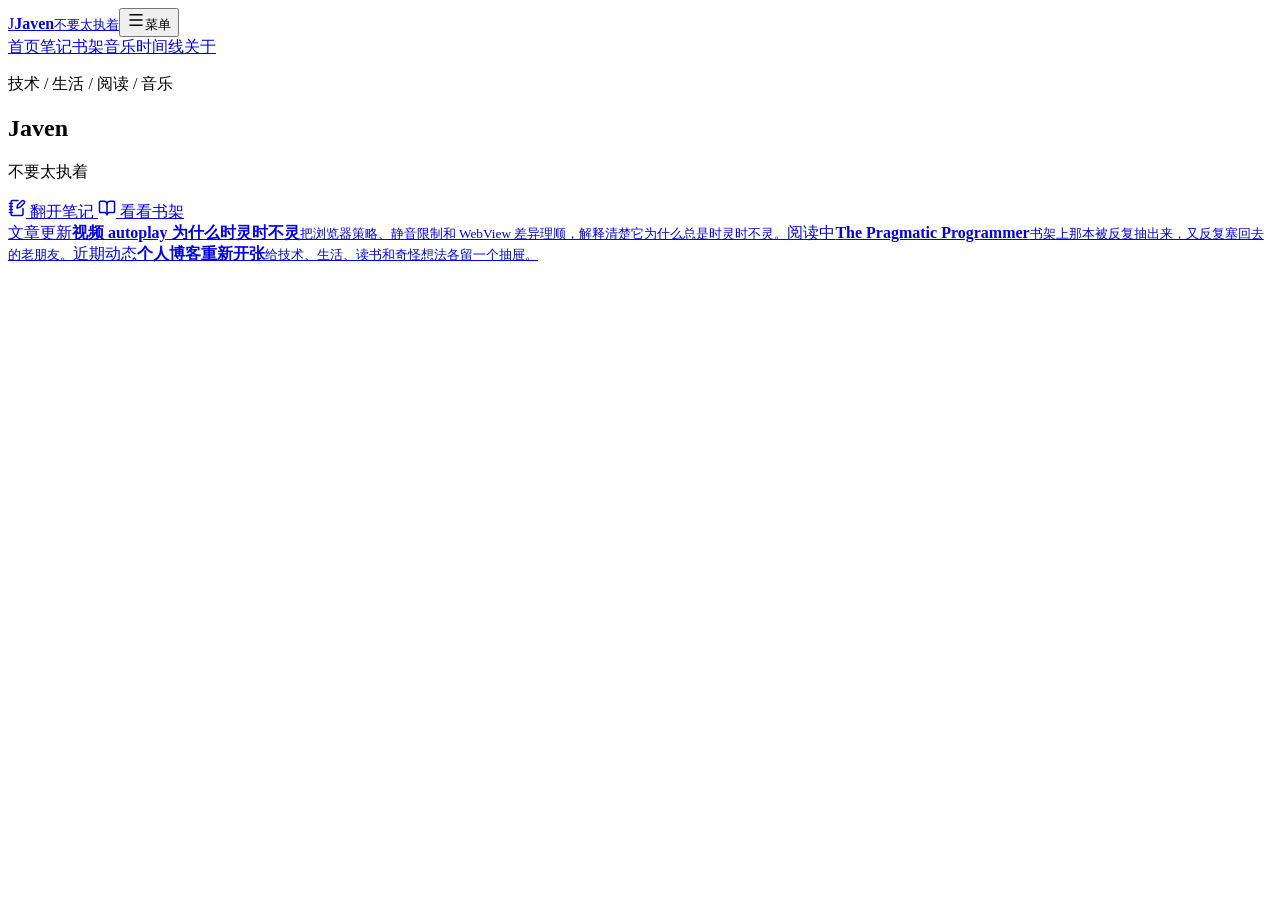
==== commit 32e4d626: "Deploy static site (2026-05-03 01:44:56)" ====
--- a/index.html
+++ b/index.html
@@ -6,19 +6,19 @@
     <title>Javen</title>
     <meta name="description" content="不要太执着">
     <meta name="generator" content="VitePress v2.0.0-alpha.17">
-    <link rel="preload stylesheet" href="/assets/style.BvHbf3Sl.css" as="style">
-    <link rel="preload stylesheet" href="/vp-icons.css" as="style">
+    <link rel="preload stylesheet" href="/blog-site/assets/style.BPodLPFC.css" as="style">
+    <link rel="preload stylesheet" href="/blog-site/vp-icons.css" as="style">
     
-    <script type="module" src="/assets/app.BqIe3Noa.js"></script>
-    <link rel="modulepreload" href="/assets/chunks/theme.B3FBnuFM.js">
-    <link rel="modulepreload" href="/assets/chunks/framework.KpO8PD4X.js">
-    <link rel="modulepreload" href="/assets/index.md.D74dmiqE.lean.js">
+    <script type="module" src="/blog-site/assets/app.ODhVzBcw.js"></script>
+    <link rel="modulepreload" href="/blog-site/assets/chunks/theme.6oSNK0Gr.js">
+    <link rel="modulepreload" href="/blog-site/assets/chunks/framework.BOPcEwAz.js">
+    <link rel="modulepreload" href="/blog-site/assets/index.md.z88xRZHj.lean.js">
     <script id="check-dark-mode">(()=>{const e=localStorage.getItem("vitepress-theme-appearance")||"auto",a=window.matchMedia("(prefers-color-scheme: dark)").matches;(!e||e==="auto"?a:e==="dark")&&document.documentElement.classList.add("dark")})();</script>
     <script id="check-mac-os">document.documentElement.classList.toggle("mac",/Mac|iPhone|iPod|iPad/i.test(navigator.platform));</script>
   </head>
   <body>
-    <div id="app"><div class="site-shell" data-v-dde8aba9><header class="site-header" data-v-dde8aba9 data-v-ae03999f><a class="brand" href="/" data-v-ae03999f><span class="brand-mark" aria-hidden="true" data-v-ae03999f>J</span><span data-v-ae03999f><strong data-v-ae03999f>Javen</strong><small data-v-ae03999f>不要太执着</small></span></a><button class="nav-toggle" type="button" aria-expanded="false" aria-controls="site-nav" data-v-ae03999f><svg xmlns="http://www.w3.org/2000/svg" width="18" height="18" viewBox="0 0 24 24" fill="none" stroke="currentColor" stroke-width="2" stroke-linecap="round" stroke-linejoin="round" class="lucide nav-toggle__icon lucide-menu-icon lucide-menu nav-toggle__icon" aria-hidden="true" data-v-ae03999f><path d="M4 5h16"></path><path d="M4 12h16"></path><path d="M4 19h16"></path></svg><span data-v-ae03999f>菜单</span></button><nav id="site-nav" class="site-nav" aria-label="Primary navigation" data-v-ae03999f><!--[--><a class="active" href="/" data-v-ae03999f>首页</a><a class="" href="/notes.html" data-v-ae03999f>笔记</a><a class="" href="/bookshelf.html" data-v-ae03999f>书架</a><a class="" href="/music.html" data-v-ae03999f>音乐</a><a class="" href="/timeline.html" data-v-ae03999f>时间线</a><a class="" href="/about.html" data-v-ae03999f>关于</a><!--]--></nav></header><main data-v-dde8aba9><section class="home-view" data-v-dde8aba9 data-v-eadd1efb><div class="home-hero" data-v-eadd1efb><div class="home-copy" data-v-eadd1efb><p class="eyebrow" data-v-eadd1efb>技术 / 生活 / 阅读 / 音乐</p><h1 data-v-eadd1efb>Javen</h1><p class="lead" data-v-eadd1efb>不要太执着</p><div class="home-actions" data-v-eadd1efb><a class="button primary" href="/notes.html" data-v-eadd1efb><svg xmlns="http://www.w3.org/2000/svg" width="18" height="18" viewBox="0 0 24 24" fill="none" stroke="currentColor" stroke-width="2" stroke-linecap="round" stroke-linejoin="round" class="lucide button__icon lucide-notebook-pen-icon lucide-notebook-pen button__icon" aria-hidden="true" data-v-eadd1efb><path d="M13.4 2H6a2 2 0 0 0-2 2v16a2 2 0 0 0 2 2h12a2 2 0 0 0 2-2v-7.4"></path><path d="M2 6h4"></path><path d="M2 10h4"></path><path d="M2 14h4"></path><path d="M2 18h4"></path><path d="M21.378 5.626a1 1 0 1 0-3.004-3.004l-5.01 5.012a2 2 0 0 0-.506.854l-.837 2.87a.5.5 0 0 0 .62.62l2.87-.837a2 2 0 0 0 .854-.506z"></path></svg> 翻开笔记 </a><a class="button secondary" href="/bookshelf.html" data-v-eadd1efb><svg xmlns="http://www.w3.org/2000/svg" width="18" height="18" viewBox="0 0 24 24" fill="none" stroke="currentColor" stroke-width="2" stroke-linecap="round" stroke-linejoin="round" class="lucide button__icon lucide-book-open-icon lucide-book-open button__icon" aria-hidden="true" data-v-eadd1efb><path d="M12 7v14"></path><path d="M3 18a1 1 0 0 1-1-1V4a1 1 0 0 1 1-1h5a4 4 0 0 1 4 4 4 4 0 0 1 4-4h5a1 1 0 0 1 1 1v13a1 1 0 0 1-1 1h-6a3 3 0 0 0-3 3 3 3 0 0 0-3-3z"></path></svg> 看看书架 </a></div></div><div class="desk-board" aria-label="Desk highlights" data-v-eadd1efb><!--[--><a class="desk-note" href="/video-autoplay.html" data-v-eadd1efb><span data-v-eadd1efb>文章更新</span><strong data-v-eadd1efb>视频 autoplay 为什么时灵时不灵</strong><small data-v-eadd1efb>把浏览器策略、静音限制和 WebView 差异理顺，解释清楚它为什么总是时灵时不灵。</small></a><a class="desk-note" href="/bookshelf.html" data-v-eadd1efb><span data-v-eadd1efb>阅读中</span><strong data-v-eadd1efb>The Pragmatic Programmer</strong><small data-v-eadd1efb>书架上那本被反复抽出来，又反复塞回去的老朋友。</small></a><a class="desk-note" href="/timeline.html" data-v-eadd1efb><span data-v-eadd1efb>近期动态</span><strong data-v-eadd1efb>个人博客重新开张</strong><small data-v-eadd1efb>给技术、生活、读书和奇怪想法各留一个抽屉。</small></a><!--]--></div></div></section></main><!----></div></div>
-    <script>window.__VP_HASH_MAP__=JSON.parse("{\"about.md\":\"D3W8BlBu\",\"api-examples.md\":\"Cm6FWWy_\",\"bookshelf.md\":\"bmlqKc8U\",\"index.md\":\"D74dmiqE\",\"markdown-examples.md\":\"BSU6gJle\",\"music.md\":\"CV4ClgeM\",\"notes.md\":\"uoMI-hS2\",\"projects.md\":\"JqgyvtfP\",\"timeline.md\":\"DVw4800u\",\"video-autoplay.md\":\"CuwaF6Ak\"}");window.__VP_SITE_DATA__=JSON.parse("{\"lang\":\"en-US\",\"dir\":\"ltr\",\"title\":\"Javen\",\"description\":\"不要太执着\",\"base\":\"/\",\"head\":[],\"router\":{\"prefetchLinks\":true},\"appearance\":true,\"themeConfig\":{},\"locales\":{},\"scrollOffset\":134,\"cleanUrls\":false,\"additionalConfig\":{}}");</script>
+    <div id="app"><div class="site-shell" data-v-dde8aba9><header class="site-header" data-v-dde8aba9 data-v-ae03999f><a class="brand" href="/blog-site/" data-v-ae03999f><span class="brand-mark" aria-hidden="true" data-v-ae03999f>J</span><span data-v-ae03999f><strong data-v-ae03999f>Javen</strong><small data-v-ae03999f>不要太执着</small></span></a><button class="nav-toggle" type="button" aria-expanded="false" aria-controls="site-nav" data-v-ae03999f><svg xmlns="http://www.w3.org/2000/svg" width="18" height="18" viewBox="0 0 24 24" fill="none" stroke="currentColor" stroke-width="2" stroke-linecap="round" stroke-linejoin="round" class="lucide nav-toggle__icon lucide-menu-icon lucide-menu nav-toggle__icon" aria-hidden="true" data-v-ae03999f><path d="M4 5h16"></path><path d="M4 12h16"></path><path d="M4 19h16"></path></svg><span data-v-ae03999f>菜单</span></button><nav id="site-nav" class="site-nav" aria-label="Primary navigation" data-v-ae03999f><!--[--><a class="" href="/blog-site/" data-v-ae03999f>首页</a><a class="" href="/blog-site/notes.html" data-v-ae03999f>笔记</a><a class="" href="/blog-site/bookshelf.html" data-v-ae03999f>书架</a><a class="" href="/blog-site/music.html" data-v-ae03999f>音乐</a><a class="" href="/blog-site/timeline.html" data-v-ae03999f>时间线</a><a class="" href="/blog-site/about.html" data-v-ae03999f>关于</a><!--]--></nav></header><main data-v-dde8aba9><section class="home-view" data-v-dde8aba9 data-v-eadd1efb><div class="home-hero" data-v-eadd1efb><div class="home-copy" data-v-eadd1efb><p class="eyebrow" data-v-eadd1efb>技术 / 生活 / 阅读 / 音乐</p><h1 data-v-eadd1efb>Javen</h1><p class="lead" data-v-eadd1efb>不要太执着</p><div class="home-actions" data-v-eadd1efb><a class="button primary" href="/blog-site/notes.html" data-v-eadd1efb><svg xmlns="http://www.w3.org/2000/svg" width="18" height="18" viewBox="0 0 24 24" fill="none" stroke="currentColor" stroke-width="2" stroke-linecap="round" stroke-linejoin="round" class="lucide button__icon lucide-notebook-pen-icon lucide-notebook-pen button__icon" aria-hidden="true" data-v-eadd1efb><path d="M13.4 2H6a2 2 0 0 0-2 2v16a2 2 0 0 0 2 2h12a2 2 0 0 0 2-2v-7.4"></path><path d="M2 6h4"></path><path d="M2 10h4"></path><path d="M2 14h4"></path><path d="M2 18h4"></path><path d="M21.378 5.626a1 1 0 1 0-3.004-3.004l-5.01 5.012a2 2 0 0 0-.506.854l-.837 2.87a.5.5 0 0 0 .62.62l2.87-.837a2 2 0 0 0 .854-.506z"></path></svg> 翻开笔记 </a><a class="button secondary" href="/blog-site/bookshelf.html" data-v-eadd1efb><svg xmlns="http://www.w3.org/2000/svg" width="18" height="18" viewBox="0 0 24 24" fill="none" stroke="currentColor" stroke-width="2" stroke-linecap="round" stroke-linejoin="round" class="lucide button__icon lucide-book-open-icon lucide-book-open button__icon" aria-hidden="true" data-v-eadd1efb><path d="M12 7v14"></path><path d="M3 18a1 1 0 0 1-1-1V4a1 1 0 0 1 1-1h5a4 4 0 0 1 4 4 4 4 0 0 1 4-4h5a1 1 0 0 1 1 1v13a1 1 0 0 1-1 1h-6a3 3 0 0 0-3 3 3 3 0 0 0-3-3z"></path></svg> 看看书架 </a></div></div><div class="desk-board" aria-label="Desk highlights" data-v-eadd1efb><!--[--><a class="desk-note" href="/blog-site/video-autoplay.html" data-v-eadd1efb><span data-v-eadd1efb>文章更新</span><strong data-v-eadd1efb>视频 autoplay 为什么时灵时不灵</strong><small data-v-eadd1efb>把浏览器策略、静音限制和 WebView 差异理顺，解释清楚它为什么总是时灵时不灵。</small></a><a class="desk-note" href="/blog-site/bookshelf.html" data-v-eadd1efb><span data-v-eadd1efb>阅读中</span><strong data-v-eadd1efb>The Pragmatic Programmer</strong><small data-v-eadd1efb>书架上那本被反复抽出来，又反复塞回去的老朋友。</small></a><a class="desk-note" href="/blog-site/timeline.html" data-v-eadd1efb><span data-v-eadd1efb>近期动态</span><strong data-v-eadd1efb>个人博客重新开张</strong><small data-v-eadd1efb>给技术、生活、读书和奇怪想法各留一个抽屉。</small></a><!--]--></div></div></section></main><!----></div></div>
+    <script>window.__VP_HASH_MAP__=JSON.parse("{\"about.md\":\"CcY_c2zM\",\"api-examples.md\":\"B6iQ-C_T\",\"bookshelf.md\":\"hAQw_N5x\",\"index.md\":\"z88xRZHj\",\"markdown-examples.md\":\"faWJRvOJ\",\"music.md\":\"BHd0f2Zg\",\"notes.md\":\"CmrNAKmR\",\"projects.md\":\"B74-Mtk3\",\"timeline.md\":\"wnBT0DQk\",\"video-autoplay.md\":\"MFQL8Ge1\"}");window.__VP_SITE_DATA__=JSON.parse("{\"lang\":\"en-US\",\"dir\":\"ltr\",\"title\":\"Javen\",\"description\":\"不要太执着\",\"base\":\"/blog-site/\",\"head\":[],\"router\":{\"prefetchLinks\":true},\"appearance\":true,\"themeConfig\":{},\"locales\":{},\"scrollOffset\":134,\"cleanUrls\":false,\"additionalConfig\":{}}");</script>
     
   </body>
 </html>
